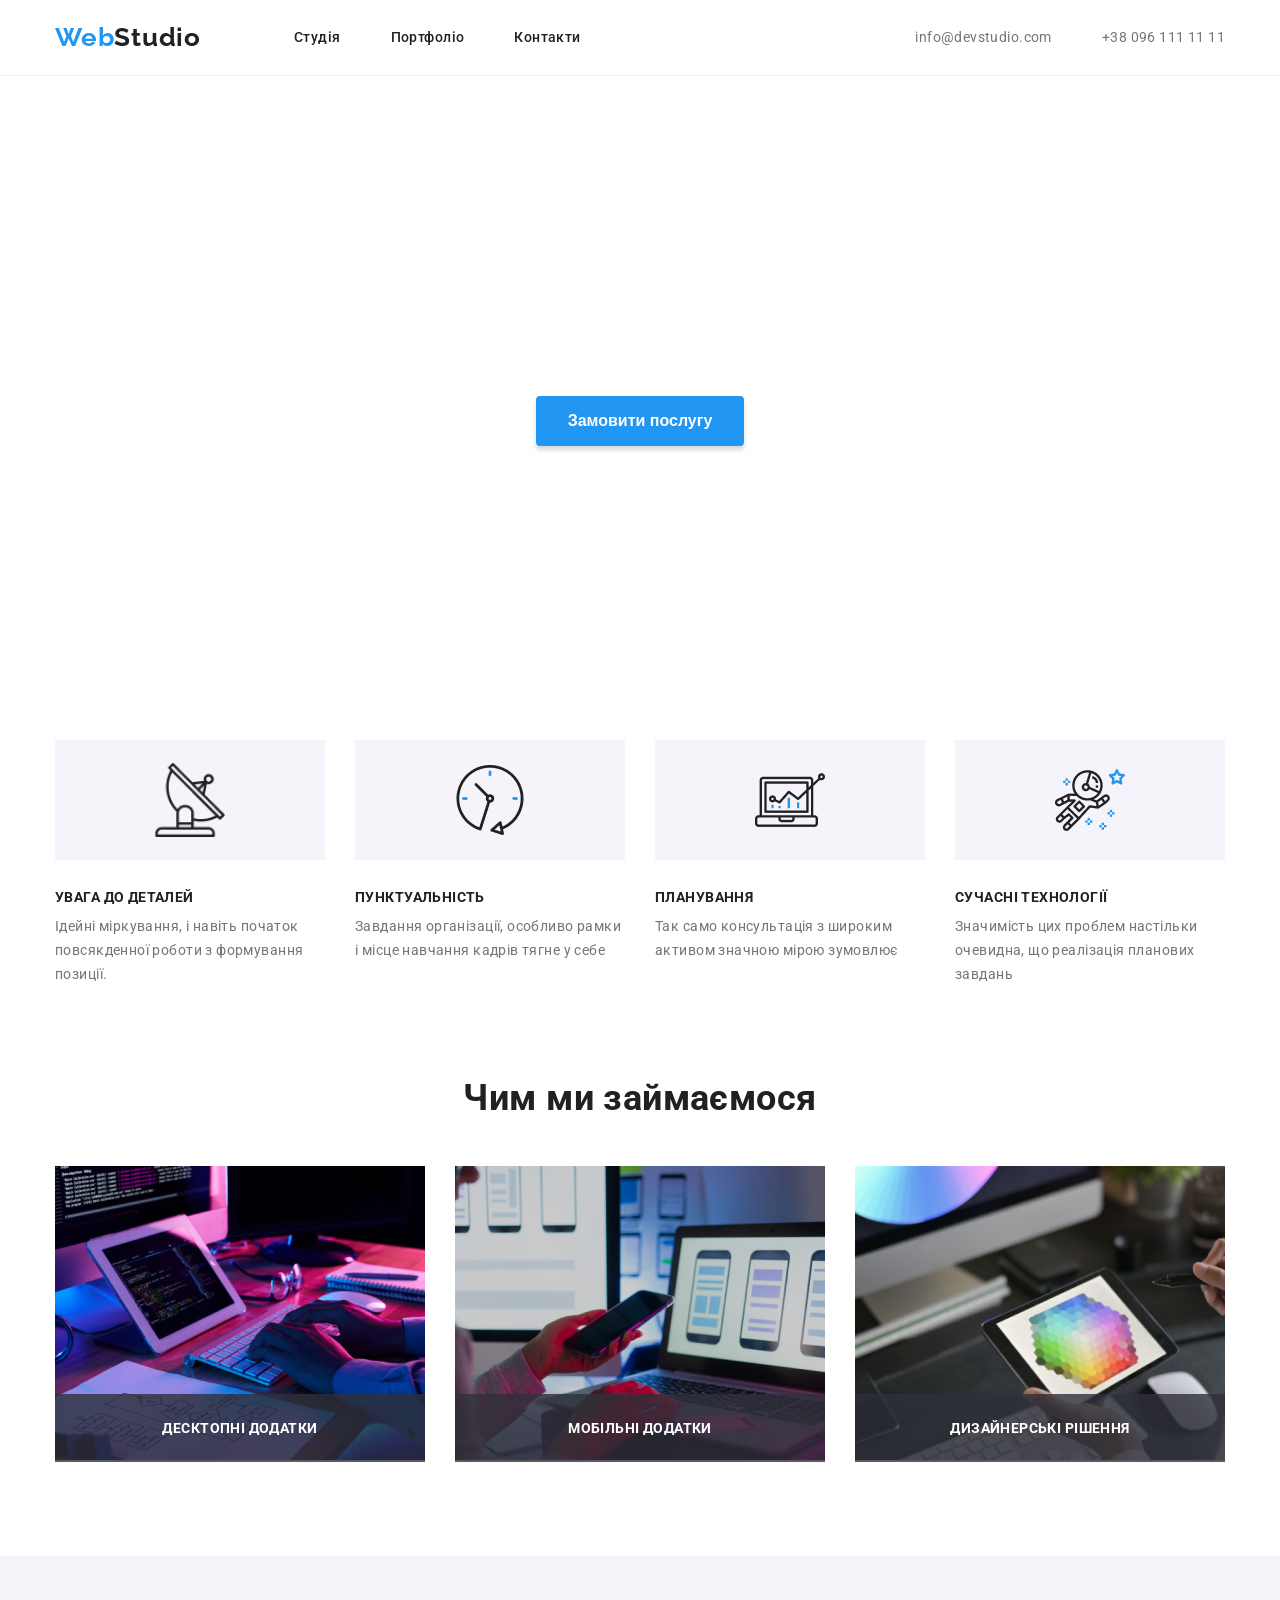
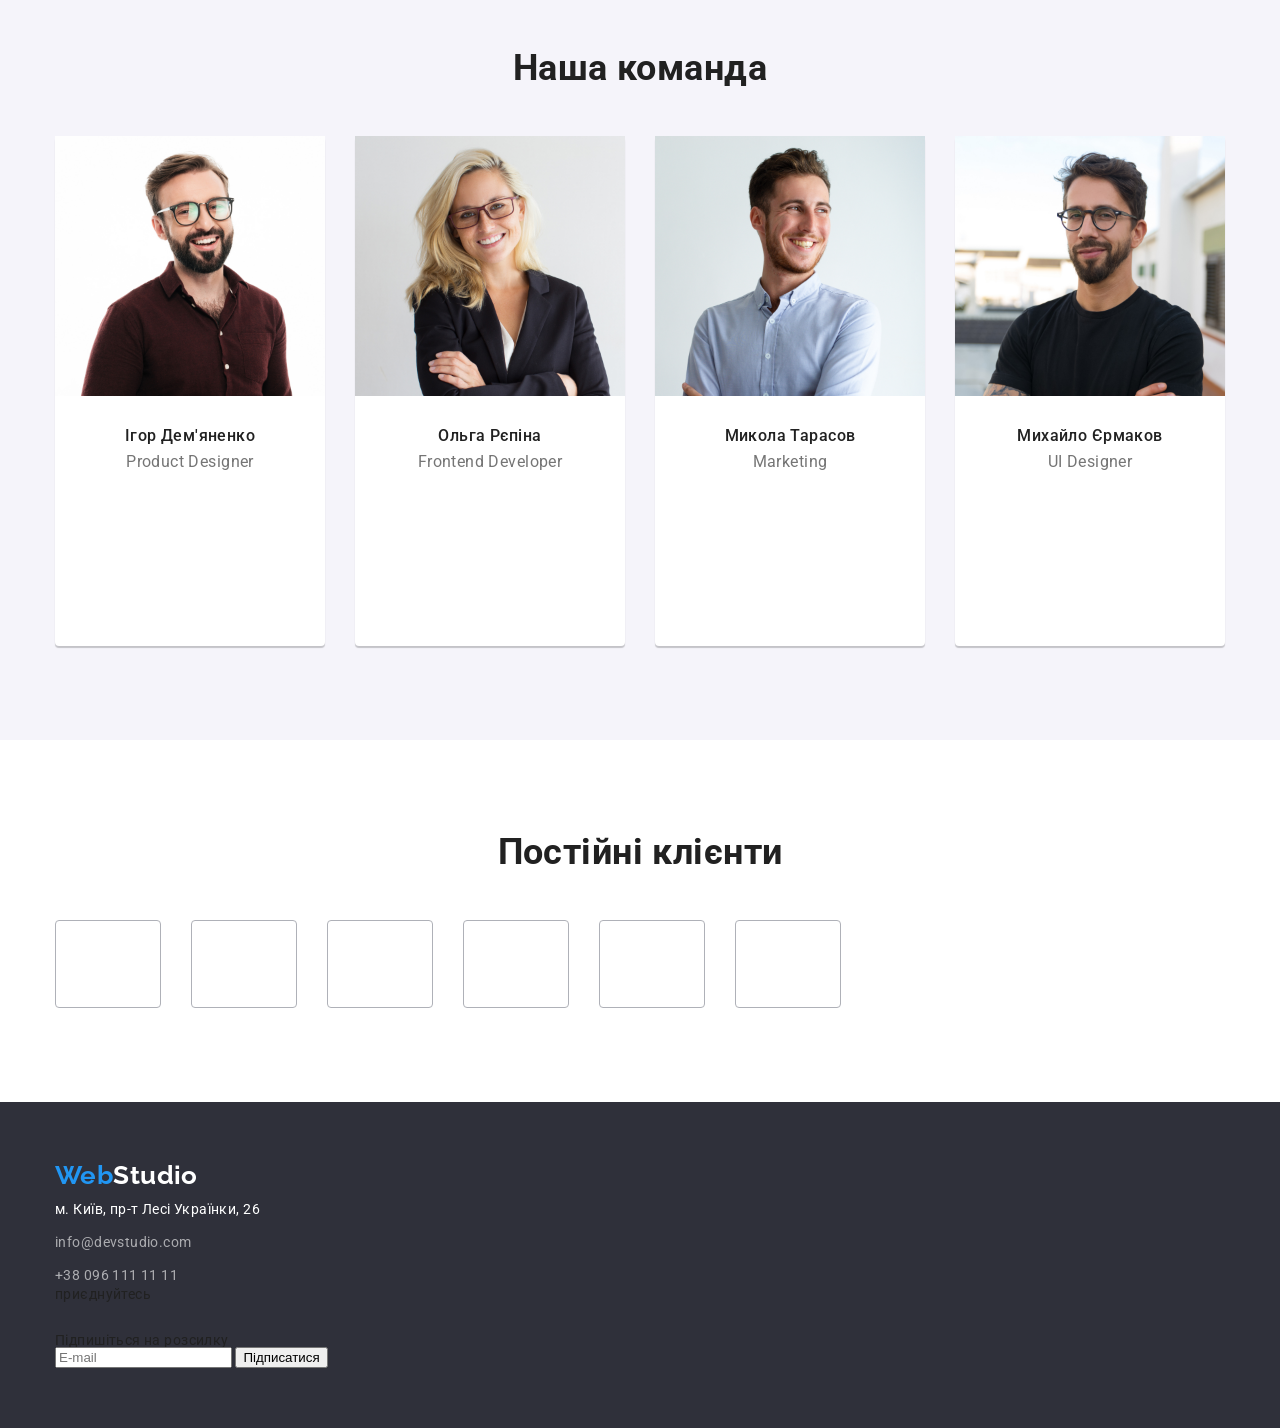
==== index.html @ a19b2cb2 "!" ====
<!DOCTYPE html>
<html lang="en">

<head>
  <meta charset="UTF-8" />
  <meta name="viewport" content="width=device-width, initial-scale=1.0" />
  <title>WebStudio</title>
  <link href="./css/main.css" rel="stylesheet" />
  <link href="https://fonts.googleapis.com/css2?family=Roboto:ital,wght@0,100..900;1,100..900&display=swap"
    rel="stylesheet" />
  <link href="https://fonts.googleapis.com/css2?family=Raleway:ital,wght@0,100..900;1,100..900&display=swap"
    rel="stylesheet" />
</head>

<body>
  <header class="header">
    <div class="container header-container">
      <a href="index.html" class="header__logo">Web<span class="header-span">Studio</span></a>
      <div class="header__wraper">
        <nav class="header__navigation">
          <ul class="header__list">
            <li class="header__item">
              <a href="index.html" class="header__link">Студія</a>
            </li>
            <li class="header__item">
              <a href="portfolio.html" class="header__link">Портфоліо</a>
            </li>
            <li class="header__item">
              <a href="" class="header__link">Контакти</a>
            </li>
          </ul>
        </nav>
        <ul class="header__info-list">
          <li class="header__info-item">
            <span class="icon-email"></span>
            <a href="mailto:@devstudio.com" class="header__info-link">info@devstudio.com</a>
          </li>
          <li class="header__info-item">
            <span class="icon__smartphone"></span>
            <a href="tel:+380961111111" class="header__info-link">+38 096 111 11 11</a>
          </li>
        </ul>
      </div>
    </div>
  </header>
  <main>
    <section class="hero">
      <div class="container hero-container">
        <h1 class="hero__title">
          Ефективні рішення для <br />
          вашого бізнесу
        </h1>
        <button type="button" class="hero__button btn-open" data-modal-open>Замовити послугу</button>
        <div class="backdrop is-hidden" data-modal>
          <div class="modal">
            <button type="button" data-modal-close>X</button>
            <h2 class="modal-title">Залиште свої дані, ми вам передзвонимо</h2>
            <form class="modal-form">
              <p class="hero-form-name">Ім'я</p>
              <input type="text">
              <p class="hero-form-number">Телефон</p>
              <input type="number">
              <p class="hero-form-email">Пошта</p>
              <input type="email">
              <p class="hero-form-coment">Коментар</p>
              <textarea name="commentar" id="commentar" placeholder="Введіть текст"></textarea>
            </form>
            <input type="checkbox" name="" id="">
            <p class="form-licence">Погоджуюся з розсилкою та приймаю <span class="hero-form-span">Умови договору</span>
            </p>
            <button type="submit" class="hero-button">Відправити</button>
          </div>
        </div>
      </div>
    </section>
    <!-- HERO SECTION END -->
    <!-- DETAILS SECTION START -->
    <section class="details">
      <div class="container details-container">
        <ul class="details__list">
          <li class="details__item">
            <article class="details__article">
              <h3 class="details__title">Увага до деталей</h3>
              <p class="details__description">
                Ідейні міркування, і навіть початок <br />
                повсякденної роботи з формування <br />
                позиції.
              </p>
            </article>
          </li>
          <li class="details__item">
            <article class="details__article">
              <h3 class="details__title">Пунктуальність</h3>
              <p class="details__description">
                Завдання організації, особливо рамки <br />
                і місце навчання кадрів тягне у себе
              </p>
            </article>
          </li>
          <li class="details__item">
            <article class="details__article">
              <h3 class="details__title">Планування</h3>
              <p class="details__description">
                Так само консультація з широким <br />
                активом значною мірою зумовлює
              </p>
            </article>
          </li>
          <li class="details__item">
            <article class="details__article">
              <h3 class="details__title">Сучасні технології</h3>
              <p class="details__description">
                Значимість цих проблем настільки <br />
                очевидна, що реалізація планових <br />
                завдань
              </p>
            </article>
          </li>
        </ul>
      </div>
    </section>
    <section class="doing">
      <div class="container doing-container">
        <h2 class="doing__title">Чим ми займаємося</h2>
        <ul class="doing__list">
          <li class="doing__item">
            <img class="doing__img" src="./images/mainpage/coding.png"
              alt="Person coding in the really nice room with purple background" width="300" height="300" />
            <p class="doing__desc">Десктопні додатки</p>
          </li>
          <li class="doing__item">
            <img class="doing__img" src="./images/mainpage/sms.png" alt="Person designing something or sending sms"
              width="300" height="300" />
            <p class="doing__desc">Мобільні додатки</p>
          </li>
          <li class="doing__item">
            <img class="doing__img" src="./images/mainpage/colour.png"
              alt="Person trying to pick the colour for the design" width="300" height="300" />
            <p class="doing__desc">Дизайнерські рішення</p>
          </li>
        </ul>
      </div>
    </section>
    <section class="team">
      <div class="container">
        <h2 class="team__title">Наша команда</h2>
        <ul class="team__list">
          <li class="team__item">
            <img class="team__img" src="./images/mainpage/product--designer.jpg" alt="Designer" />
            <h4 class="team__name">Ігор Дем'яненко</h4>
            <p class="team__role">Product Designer</p>
            <ul class="team__medial-list">
              <li class="team__medial-item"><a class="team__medial-link" href="#"><svg class="team__medial-icon"
                    width="20" height="20">
                    <use href="./images/mainpage/symbol-defs.svg#icon-instagram"></use>
                  </svg></a></li>
              <li class="team__medial-item"><a class="team__medial-link" href="#"><svg class="team__medial-icon"
                    width="20" height="20">
                    <use href="./images/mainpage/symbol-defs.svg#icon-twitter"></use>
                  </svg></a></li>
              <li class="team__medial-item"><a class="team__medial-link" href="#"><svg class="team__medial-icon"
                    width="20" height="20">
                    <use href="./images/mainpage/symbol-defs.svg#icon-facebook"></use>
                  </svg></a></li>
              <li class="team__medial-item"><a class="team__medial-link" href="#"><svg class="team__medial-icon"
                    width="20" height="20">
                    <use href="./images/mainpage/symbol-defs.svg#icon-linkedin"></use>
                  </svg></a></li>
              </svg>
          </li>
        </ul>
        </li>
        <li class="team__item">
          <img class="team__img" src="./images/mainpage/frontend-developer.jpg" alt="Frontend Dev" />
          <h4 class="team__name">Ольга Рєпіна</h4>
          <p class="team__role">Frontend Developer</p>
          <ul class="team__medial-list">
            <li class="team__medial-item"><svg class="team__medial-img" width="20" height="20">
                <use href="./images/mainpage/symbol-defs.svg#icon-instagram"></use>
              </svg></li>
            <li class="team__medial-item"><svg class="team__medial-img" width="20" height="20">
                <use href="./images/mainpage/symbol-defs.svg#icon-twitter"></use>
              </svg></li>
            <li class="team__medial-item"><svg class="team__medial-img" width="20" height="20">
                <use href="./images/mainpage/symbol-defs.svg#icon-facebook"></use>
              </svg></li>
            <li class="team__medial-item"><svg class="team__medial-img" width="20" height="20">
                <use href="./images/mainpage/symbol-defs.svg#icon-linkedin"></use>
              </svg></li>
            </svg>
        </li>
        </ul>
        </li>
        <li class="team__item">
          <img class="team__img" src="./images/mainpage/marketing.jpg" alt="User Interface Designer" />
          <h4 class="team__name">Микола Тарасов</h4>
          <p class="team__role">Marketing</p>
          <ul class="team__medial-list">
            <li class="team__medial-item"><svg class="team__medial-img" width="20" height="20">
                <use href="./images/mainpage/symbol-defs.svg#icon-instagram"></use>
              </svg></li>
            <li class="team__medial-item"><svg class="team__medial-img" width="20" height="20">
                <use href="./images/mainpage/symbol-defs.svg#icon-twitter"></use>
              </svg></li>
            <li class="team__medial-item"><svg class="team__medial-img" width="20" height="20">
                <use href="./images/mainpage/symbol-defs.svg#icon-facebook"></use>
              </svg></li>
            <li class="team__medial-item"><svg class="team__medial-img" width="20" height="20">
                <use href="./images/mainpage/symbol-defs.svg#icon-linkedin"></use>
              </svg></li>
            </svg>
        </li>
        </ul>
        </li>
        <li class="team__item">
          <img class="team__img" src="./images/mainpage/ui-designer.jpg" alt="Frontend Dev" />
          <h4 class="team__name">Михайло Єрмаков</h4>
          <p class="team__role">UI Designer</p>
          <ul class="team__medial__list">
            <li class="team__medial__item"><a class="team__medial" href="#"><svg class="team__medial-img" width="20"
                  height="20">
                  <use href="./images/mainpage/symbol-defs.svg#icon-instagram"></use>
                </svg></a></li>
            <li class="team__medial-item"><a class="team__medial" href="#"><svg class="team__medial-img" width="20"
                  height="20">
                  <use href="./images/mainpage/symbol-defs.svg#icon-twitter"></use>
                </svg></a></li>
            <li class="team__medial-item"><a class="team__medial" href="#"><svg class="team__medial-img" width="20"
                  height="20">
                  <use href="./images/mainpage/symbol-defs.svg#icon-facebook"></use>
                </svg></a></li>
            <li class="team__medial-item"><a class="team__medial" href="#"><svg class="team__medial-img" width="20"
                  height="20">
                  <use href="./images/mainpage/symbol-defs.svg#icon-linkedin"></use>
                </svg></a></li>
            </svg>
        </li>
        </ul>
        </ul>
      </div>
    </section>
    <!-- TEAM SECTION END -->
    <!-- CLIENT SECTION START -->
    <section class="client">
      <div class="container">
        <h2 class="client__title">Постійні клієнти</h2>
        <ul class="client__list">
          <li class="client__item"><a href="#"><svg width="41" height="46" class="client__icon">
                <use href="./images/mainpage/symbol-client.svg#icon-yaco"></use>
              </svg></a></li>
          <li class="client__item"><a href="#"><svg width="40" height="52" class="client__icon">
                <use href="./images/mainpage/symbol-client.svg#icon-tagline"></use>
              </svg></a></li>
          <li class="client__item"><a href="#"><svg width="43" height="41" class="client__icon">
                <use href="./images/mainpage/symbol-client.svg#icon-company"></use>
              </svg></a></li>
          <li class="client__item"><a href="#"><svg width="84" height="40" class="client__icon">
                <use href="./images/mainpage/symbol-client.svg#icon-peters"></use>
              </svg></a></li>
          <li class="client__item"><a href="#"><svg width="62" height="45" class="client__icon">
                <use href="./images/mainpage/symbol-client.svg#icon-brand"></use>
              </svg></a></li>
          <li class="client__item"><a href="#"><svg width="93" height="43" class="client__icon">
                <use href="./images/mainpage/symbol-client.svg#icon-cube"></use>
              </svg></a>
          </li>
        </ul>
      </div>
    </section>
  </main>
  <!-- MAIN SECTIONS END -->
  <!-- FOOTER START -->
  <footer class="footer">
    <div class="container footer-container">
      <a href="index.html" class="footer__logo">Web<span class="footer__logo-span">Studio</span></a>
      <address class="footer__address">
        <ul class="footer__list">
          <li class="footer__item">м. Київ, пр-т Лесі Українки, 26</li>
          <li class="footer__item">
            <a href="mailto:@devstudio.com" class="footer__link">info@devstudio.com</a>
          </li>
          <li class="footer__item">
            <a href="tel:+380961111111" class="footer__link">+38 096 111 11 11</a>
          </li>
        </ul>
      </address>
      <ul class="footer__contacts">
        <h2 class="team__medial__title">приєднуйтесь</h2>
        <li class="team__medial-item"><svg class="team__medial-img" width="20" height="20">
            <use href="./images/mainpage/symbol-defs.svg#icon-instagram"></use>
          </svg></li>
        <li class="team__medial__item"><svg class="team__medial__img" width="20" height="20">
            <use href="./images/mainpage/symbol-defs.svg#icon-twitter"></use>
          </svg></li>
        <li class="team__medial__item"><svg class="team__medial__img" width="20" height="20">
            <use href="./images/mainpage/symbol-defs.svg#icon-facebook"></use>
          </svg></li>
        <li class="team__medial__item"><svg class="team__medial__img" width="20" height="20">
            <use href="./images/mainpage/symbol-defs.svg#icon-linkedin"></use>
          </svg></li>
        </svg></li>
      </ul>
      <form class="footer__form">
        <h2 class="form__title">Підпишіться на розсилку</h2>
        <input class="form__input" type="email" placeholder="E-mail">
        <button class="form__button" type="button">Підписатися</button>
      </form>
    </div>
  </footer>
  <!-- FOOTER END -->
  <!-- JS SCRIPT CONTEDS -->
  <!-- MODAL JS -->
  <script src="./js/modal.js"></script>
</body>

</html>
---- css/main.css ----
/*RESET-NORMALIZE BY MAKAR*/
html, body, div, span, applet, object, iframe,
h1, h2, h3, h4, h5, h6, p, blockquote, pre,
a, abbr, acronym, address, big, cite, code,
del, dfn, em, img, ins, kbd, q, s, samp,
small, strike, strong, sub, sup, tt, var,
b, u, i, center,
dl, dt, dd, ol, ul, li,
fieldset, form, label, legend,
table, caption, tbody, tfoot, thead, tr, th, td,
article, aside, canvas, details, embed,
figure, figcaption, footer, header, hgroup,
menu, nav, output, ruby, section, summary,
time, mark, audio, video {
  margin: 0;
  padding: 0;
  border: 0;
  font-size: 100%;
  font: inherit;
  vertical-align: baseline;
}

/* HTML5 display-role reset for older browsers */
article, aside, details, figcaption, figure,
footer, header, hgroup, menu, nav, section {
  display: block;
}

* {
  box-sizing: border-box;
}

.container {
  margin: 0 auto;
}

body {
  line-height: 1;
}

ol, ul {
  list-style: none;
}

a {
  text-decoration: none;
}

blockquote, q {
  quotes: none;
}

blockquote:before, blockquote:after,
q:before, q:after {
  content: "";
  content: none;
}

table {
  border-collapse: collapse;
  border-spacing: 0;
}

:root {
  --color-brand: rgba(33, 150, 243, 1);
  --accent-color: rgba(0, 0, 0, 1);
  --secondary-color: rgba(117, 117, 117, 1);
  --titles-color: rgba(33, 33, 33, 1);
  --header-background: rgba(236, 236, 236, 1);
  --footer-bg: rgba(47, 48, 58, 1);
  --hero-bg: rgba(47, 48, 58, 0.4);
  --doing-desc: rgba(47, 48, 58, 0.8);
  --team-background: rgba(245, 244, 250, 1);
  --footer-text: rgba(255, 255, 255, 0.6);
  --about-us: rgba(255, 255, 255, 1);
  --item-border: rgba(238, 238, 238, 1);
  --article-before: rgba(245, 244, 250, 1);
  --team-shadow: rgba(0, 0, 0, 0.2);
  --modal-fon: rgba(0, 0, 0, 0.2);
  --modal-bg: rgba(255, 255, 255, 1);
  --client-item-border: rgba(175, 177, 184, 1);
  --button-shadow: rgba(0, 0, 0, 0.15);
}

:root {
  --main-font: "Roboto", sans-serif;
  --secondary-font: "Raleway", sans-serif;
}

body {
  background-color: var(--about-us);
  font-family: var(--main-font);
  font-size: 14px;
  letter-spacing: 0.03em;
  color: rgb(33, 33, 33);
}

.container {
  width: 1170px;
  margin: 0 auto;
}

.header {
  background-color: rgb(255, 255, 255);
  border-bottom: 1px solid;
  border-bottom-color: rgb(238, 238, 238);
  padding-top: 24px;
  padding-bottom: 25px;
}

.header-container {
  display: flex;
  align-items: center;
}

.header__logo {
  font-size: 26px;
  font-weight: 700;
  font-family: "Raleway", sans-serif;
  color: rgb(33, 150, 243);
  padding-right: 93px;
  letter-spacing: 0.03em;
}

.header-span {
  color: rgb(33, 33, 33);
}

.header__list {
  display: flex;
  gap: 50px;
}

.header__wraper {
  display: flex;
  justify-content: space-between;
  width: 100%;
}

.header__link:hover {
  color: rgb(33, 150, 243);
  transition: all 0.25s;
}

.header__link {
  font-weight: 500;
  transition: all 0.25s;
  color: rgb(33, 33, 33);
  position: relative;
  display: block;
  font-weight: 500;
}

.header__link::after {
  content: "";
  position: absolute;
  bottom: 0;
  left: 0;
  display: inline-block;
  width: 100%;
  height: 5px;
  background-color: rgb(33, 150, 243);
  opacity: 0;
  transform: scaleX(0);
  transform-origin: bottom;
  transition: transform 0.5s ease, opacity 0.5s ease;
}

.header__link:hover::after {
  opacity: 1;
  transform: scaleX(1);
}

.header__info-list {
  padding-left: 0;
  display: flex;
  gap: 50px;
}

.header__info-link:hover {
  color: rgb(33, 150, 243);
  transition: all 0.25s;
}

.header__span:hover {
  fill: rgb(33, 150, 243);
}

.header__info-link {
  color: rgb(117, 117, 117);
  transition: all 0.25s;
}

.hero {
  background: linear-gradient(to right, #2F303A66), url("../images/mainpage/hero-bg.png");
  padding-top: 200px;
  padding-bottom: 200px;
  /* Hero Modal */
}

.hero-container {
  display: flex;
  flex-direction: column;
  text-align: center;
}

.hero__title {
  font-size: 44px;
  font-weight: 900;
  color: rgb(255, 255, 255);
  line-height: 60px;
  text-transform: uppercase;
  letter-spacing: 0.06em;
}

.hero__button {
  padding: 10px 32px;
  background-color: rgb(33, 150, 243);
  color: rgb(255, 255, 255);
  margin: 0 auto;
  border-width: 0;
  border-radius: 4px;
  font-weight: 700;
  font-size: 16px;
  line-height: 30px;
  box-shadow: 0px 4px 4px 0px rgba(0, 0, 0, 0.15);
}

.hero .backdrop {
  position: fixed;
  top: 0;
  left: 0;
  width: 100%;
  height: 100%;
  background-color: rgba(0, 0, 0, 0.2);
  opacity: 1;
}

.hero .backdrop.is-hidden {
  opacity: 0;
  pointer-events: none;
}

.hero .no-scroll {
  overflow: hidden;
}

.hero .modal {
  position: absolute;
  top: 50%;
  left: 50%;
  width: 528px;
  height: 581px;
  padding: 20px;
  background-color: rgb(255, 255, 255);
  border-radius: 4px;
  transform: translate(-50%, -50%);
}

.hero .modal-title {
  font-weight: 700;
  font-size: 20px;
  padding-bottom: 12px;
}

.hero .modal-form {
  gap: 10px;
  padding-bottom: 20px;
}

.details {
  padding-top: 94px;
}

.details__item::before {
  content: "";
  display: block;
  background-color: var(--article-before);
  background-size: 70px;
  background-position: center;
  background-repeat: no-repeat;
  width: 270px;
  height: 120px;
}

.details__item:nth-child(1)::before {
  background-image: url(../images/mainpage/antena.png);
}

.details__item:nth-child(2)::before {
  background-image: url(../images/mainpage/clock.png);
}

.details__item:nth-child(3)::before {
  background-image: url(../images/mainpage/diagram.png);
}

.details__item:nth-child(4)::before {
  background-image: url(../images/mainpage/astronaut.png);
}

.details__img {
  padding-bottom: 56px;
}

.details__container {
  align-items: baseline;
  display: flex;
}

.details__list {
  display: flex;
  gap: 30px;
  justify-content: space-between;
}

.details__article {
  padding-top: 30px;
}

.details__item {
  width: 270px;
}

.details__title {
  font-weight: 700;
  color: var(--titles-color);
  text-transform: uppercase;
  margin-top: 0;
  margin-bottom: 0;
  padding-bottom: 10px;
}

.details__description {
  font-weight: 400;
  color: var(--secondary-color);
  line-height: 24px;
  margin-top: 0;
  margin-bottom: 0;
}

.doing {
  padding-top: 94px;
  background-color: var(--about-us);
  padding-bottom: 94px;
}

.doing__title {
  text-align: center;
  padding-bottom: 50px;
  font-size: 36px;
  font-weight: 700;
}

.doing__list {
  display: flex;
  gap: 30px;
  justify-content: space-between;
  position: relative;
}

.doing__img {
  width: 370px;
  height: 294px;
}

.doing__desc {
  text-align: center;
  text-wrap: nowrap;
  padding-block: 27px;
  background-color: var(--doing-desc);
  color: var(--about-us);
  font-weight: 700;
  text-transform: uppercase;
  position: absolute;
  bottom: 0;
  width: 370px;
}

.team {
  background-color: var(--team-background);
  padding-top: 94px;
  padding-bottom: 94px;
}

.team-container {
  flex-wrap: wrap;
  display: flex;
}

.team__title {
  font-size: 36px;
  font-weight: 700;
  color: var(--titles-color);
  text-align: center;
  padding-bottom: 50px;
}

.team__list {
  display: flex;
  gap: 30px;
  justify-content: space-between;
}

.team__item {
  text-align: center;
  border-radius: 4px;
  box-shadow: 0px 2px 1px 0px var(--team-shadow);
  background: rgb(255, 255, 255);
}

.team__img {
  width: 270px;
  height: 260px;
}

.team__name {
  font-weight: 500;
  color: var(--titles-color);
  padding-top: 30px;
  padding-bottom: 10px;
  font-size: 16px;
}

.team__role {
  color: var(--secondary-color);
  padding-bottom: 16px;
  font-size: 16px;
}

.team__medial-list {
  display: flex;
  justify-content: center;
  gap: 10px;
  padding-bottom: 30px;
}

.team__medial-item {
  padding: 12px;
  border-radius: 100%;
}

.team__medial-item:hover {
  background-color: var(--color-brand);
  color: var(--about-us);
}

.team__medial-link {
  fill: rgb(175, 177, 184);
}

.team__medial-link:hover .team__medial-icon {
  fill: white;
}

.client {
  padding-top: 94px;
  padding-bottom: 94px;
}

.client__title {
  font-weight: 700;
  font-size: 36px;
  text-align: center;
  padding-bottom: 50px;
}

.client__list {
  display: flex;
  gap: 30px;
}

.client__item {
  padding: 16px 32px;
  border: 1px solid var(--client-item-border);
  border-radius: 4px;
  width: 106px;
}

.client__icon {
  padding: 7px 32px;
  fill: rgb(117, 117, 117);
}

.client__icon:hover {
  fill: rgb(33, 150, 243);
}

.category {
  padding-top: 94px;
}

.category__list {
  display: flex;
  justify-content: center;
  text-transform: capitalize;
  gap: 8px;
}

.category__button {
  font-size: 16px;
  font-weight: 500;
  color: var(--titles-color);
  line-height: 26px;
  background-color: var(--team-background);
  border-width: 0;
  border-radius: 4px;
  padding-block: 6px;
  transition: all 0.25s;
  cursor: pointer;
  letter-spacing: 0.03em;
}

.category__button:hover {
  color: var(--about-us);
  background-color: var(--color-brand);
  transition: all 0.25s;
  box-shadow: 0px 2px 2px 0px rgba(0, 0, 0, 0.12);
}

.category__button {
  text-align: center;
  padding-right: 22px;
  padding-left: 22px;
  font-family: var(--main-font);
  font-weight: 500;
  font-size: 16px;
  line-height: 26px;
}

.portfolio {
  padding-top: 50px;
  padding-bottom: 94px;
}

.portfolio-container {
  display: flex;
}

.portfolio__list {
  display: flex;
  flex-wrap: wrap;
  justify-content: space-between;
  padding: 0;
}

.portfolio__item {
  flex-basis: 370px;
  height: 404px;
  margin-bottom: 30px;
  background-color: rgb(255, 255, 255);
  border-width: 1px;
  border-color: rgb(238, 238, 238);
  border-style: solid;
  flex-direction: column;
  text-align: start;
  text-transform: capitalize;
  transition: all 0.25s;
}

.portfolio__item:hover {
  box-shadow: 1px 4px 6px 0px rgba(0, 0, 0, 0.16);
  transition: all 0.25s;
}

.portfolio__item:nth-child(n+7) {
  padding-bottom: 94px;
}

.portfolio__title {
  font-size: 18px;
  font-weight: 700;
  color: rgb(33, 33, 33);
  line-height: 36px;
  padding-top: 20px;
  padding-left: 24px;
}

.portfolio__subtitle {
  color: rgb(117, 117, 117);
  line-height: 30px;
  padding-top: 4px;
  padding-left: 24px;
}

.portfolio__image {
  width: 370px;
  height: 294px;
  overflow: hidden;
}

.portfolio__overlay {
  position: absolute;
  left: 0;
  top: 0;
  height: auto;
  width: auto;
  padding: 15px;
  transform: translateX(-100%);
  transition: transform 250ms ease;
}

.portfolio__image:hover .portfolio-overlay {
  transform: translateX(0);
  transition: transform 250ms ease;
}

.footer {
  background-color: var(--footer-bg);
  padding-top: 60px;
  padding-bottom: 60px;
}

.footer__container {
  /*flex-direction: column;*/
  display: flex;
}

.footer__logo {
  font-size: 26px;
  font-weight: 700;
  color: var(--color-brand);
  font-family: var(--secondary-font);
  padding-bottom: 20px;
}

.footer__logo-span {
  font-size: 26px;
  font-weight: 700;
  color: var(--about-us);
  font-family: var(--secondary-font);
}

.footer__address {
  display: flex;
  flex-direction: column;
  gap: 9px;
}

.footer__list {
  display: flex;
  flex-direction: column;
  padding-left: 0;
  font-style: normal;
}

.footer__item {
  color: var(--about-us);
  line-height: 24px;
  padding-top: 9px;
}

.footer__link {
  color: var(--footer-text);
  line-height: 24px;
}

.footer__contacts {
  display: flex;
}

.footer__medial__title {
  font-weight: 700;
  font-size: 14px;
  line-height: 100%;
  letter-spacing: 0.03em;
  text-transform: uppercase;
}

/* if you reade his text, its work*/
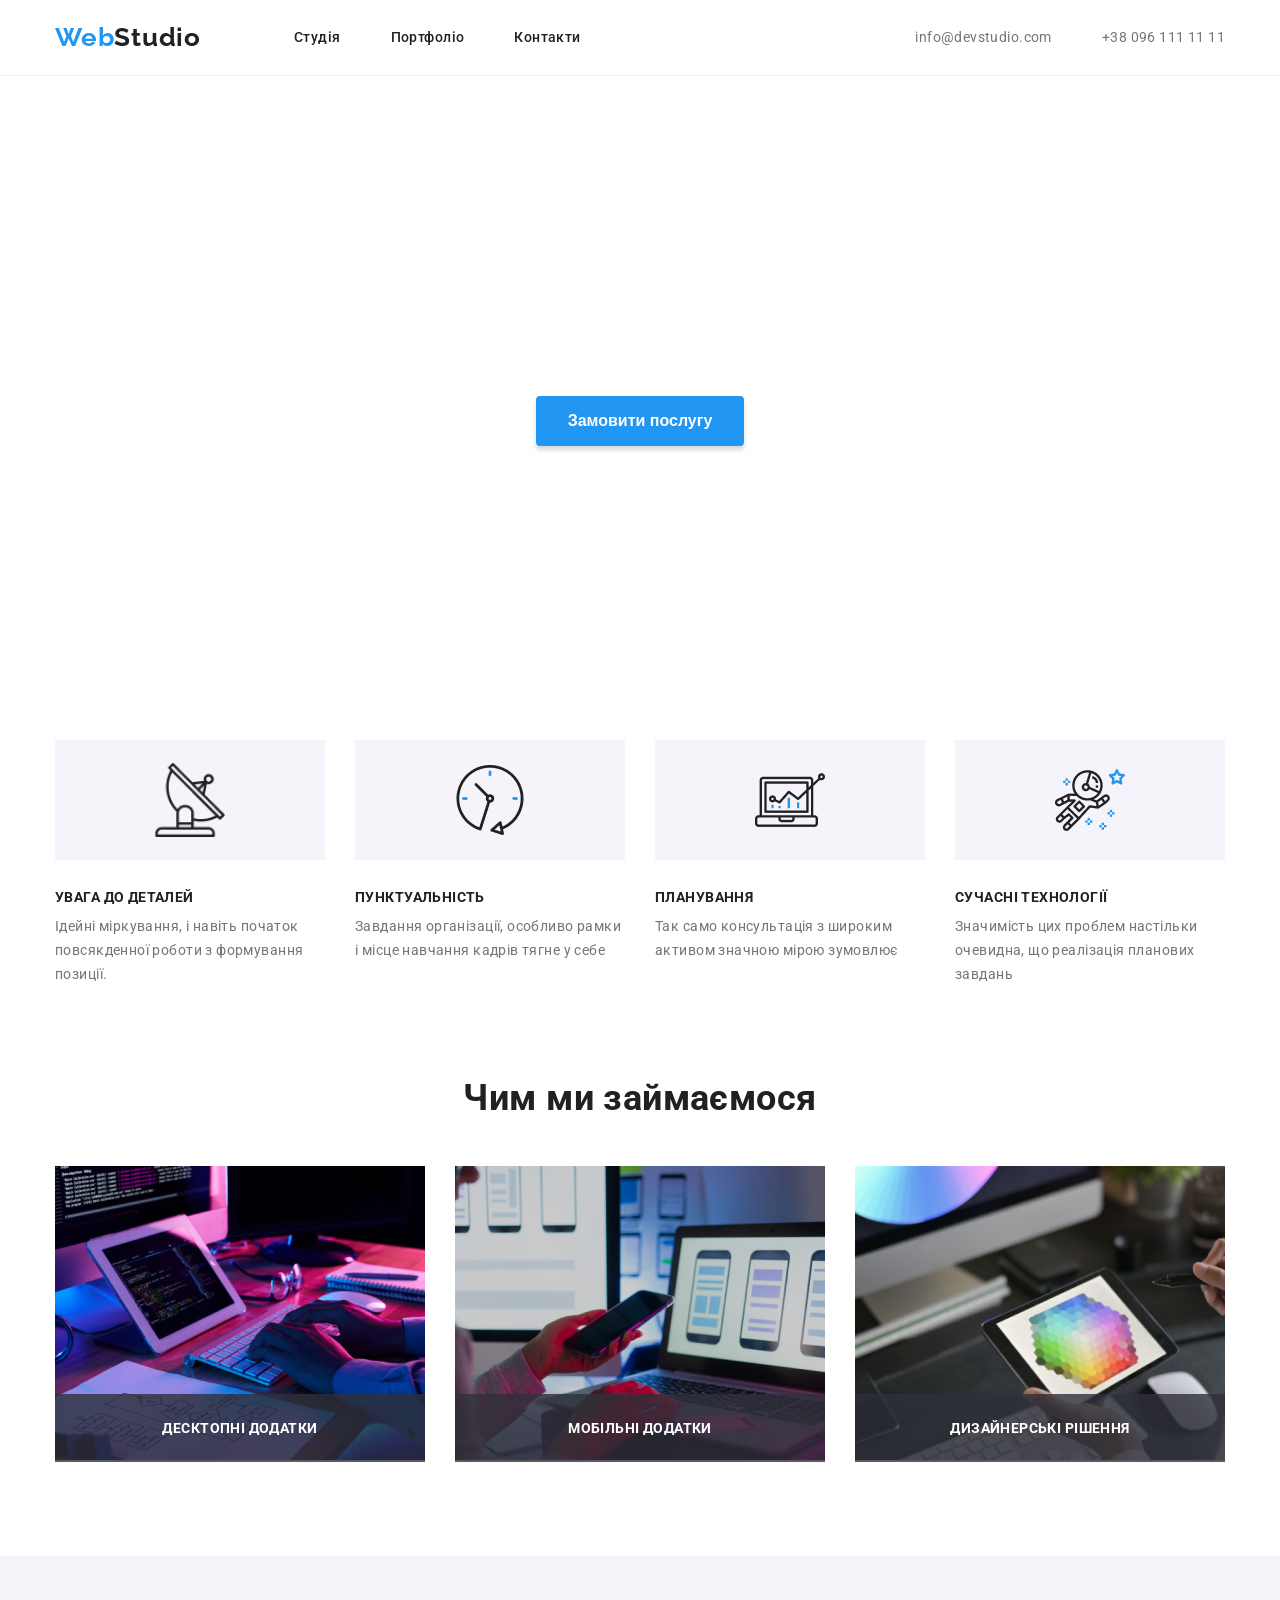
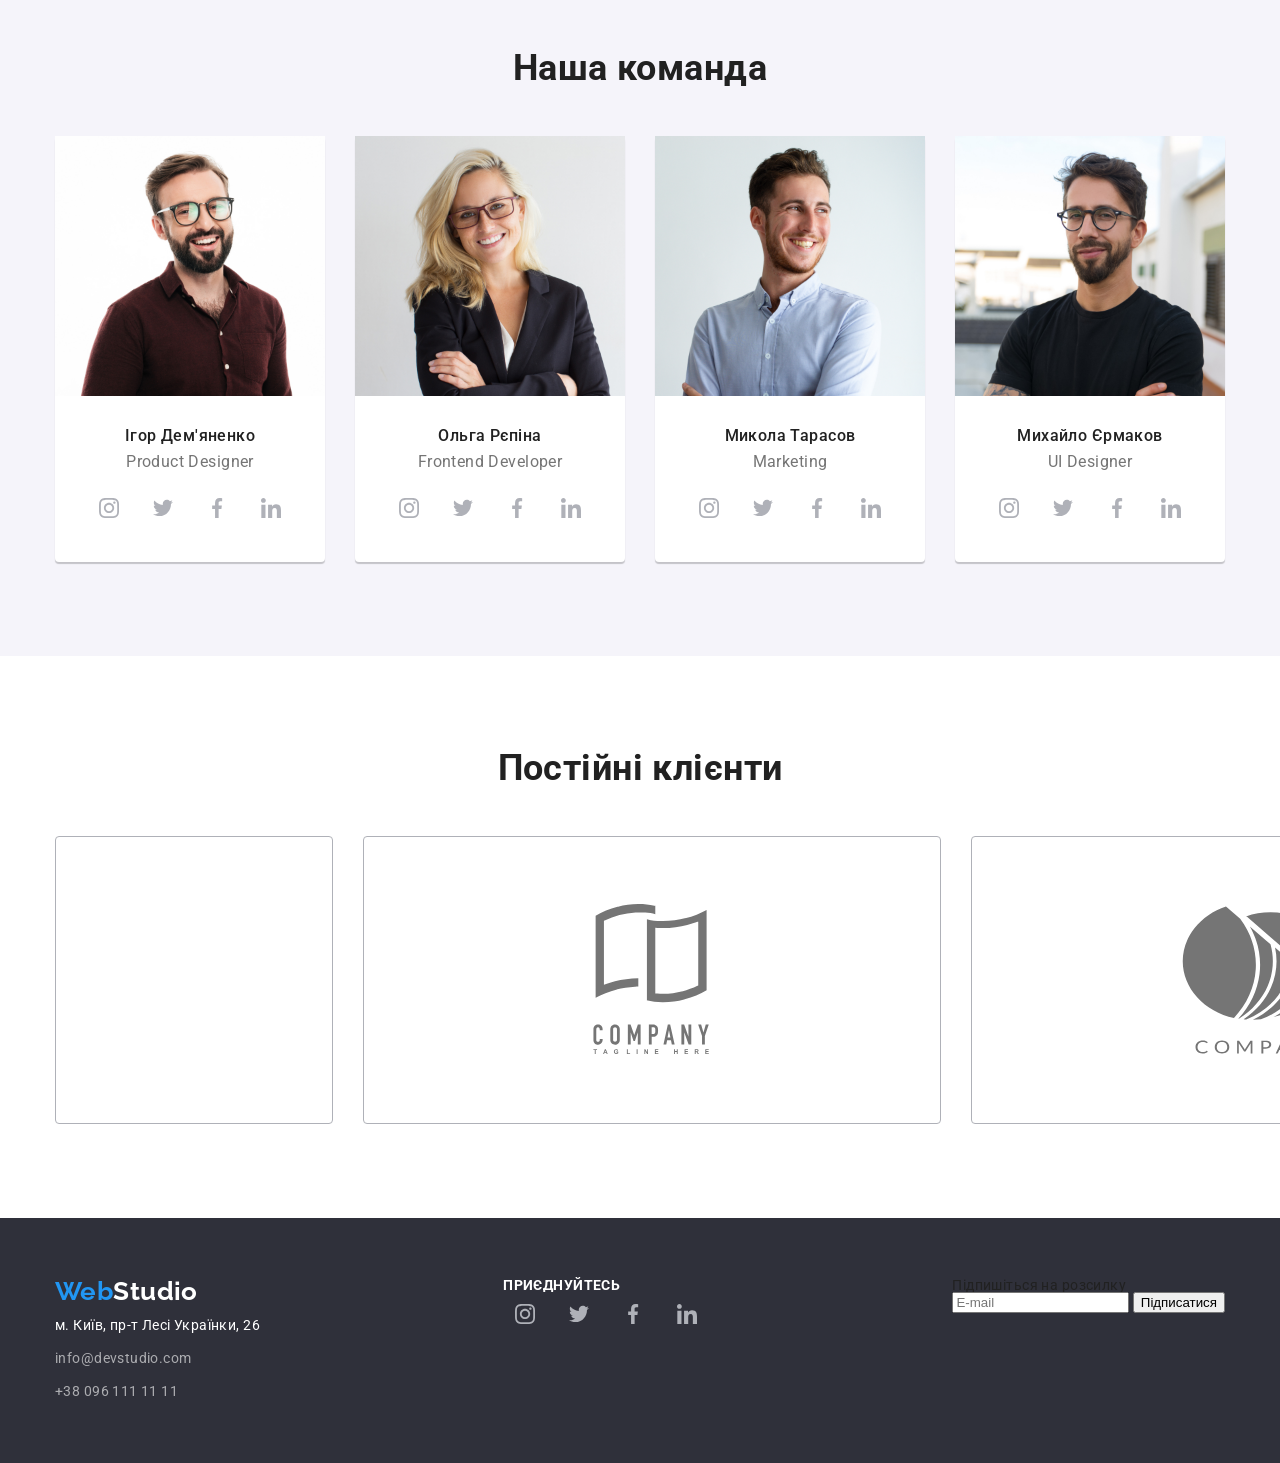
==== commit 129d2ed4: "bug fix" ====
--- a/index.html
+++ b/index.html
@@ -152,19 +152,19 @@
             <ul class="team__medial-list">
               <li class="team__medial-item"><a class="team__medial-link" href="#"><svg class="team__medial-icon"
                     width="20" height="20">
-                    <use href="./images/mainpage/symbol-defs.svg#icon-instagram"></use>
+                    <use href="./images/symbol-defs.svg#icon-instagram"></use>
                   </svg></a></li>
               <li class="team__medial-item"><a class="team__medial-link" href="#"><svg class="team__medial-icon"
                     width="20" height="20">
-                    <use href="./images/mainpage/symbol-defs.svg#icon-twitter"></use>
+                    <use href="./images/symbol-defs.svg#icon-twitter"></use>
                   </svg></a></li>
               <li class="team__medial-item"><a class="team__medial-link" href="#"><svg class="team__medial-icon"
                     width="20" height="20">
-                    <use href="./images/mainpage/symbol-defs.svg#icon-facebook"></use>
+                    <use href="./images/symbol-defs.svg#icon-facebook"></use>
                   </svg></a></li>
               <li class="team__medial-item"><a class="team__medial-link" href="#"><svg class="team__medial-icon"
                     width="20" height="20">
-                    <use href="./images/mainpage/symbol-defs.svg#icon-linkedin"></use>
+                    <use href="./images/symbol-defs.svg#icon-linkedin"></use>
                   </svg></a></li>
               </svg>
           </li>
@@ -175,18 +175,22 @@
           <h4 class="team__name">Ольга Рєпіна</h4>
           <p class="team__role">Frontend Developer</p>
           <ul class="team__medial-list">
-            <li class="team__medial-item"><svg class="team__medial-img" width="20" height="20">
-                <use href="./images/mainpage/symbol-defs.svg#icon-instagram"></use>
-              </svg></li>
-            <li class="team__medial-item"><svg class="team__medial-img" width="20" height="20">
-                <use href="./images/mainpage/symbol-defs.svg#icon-twitter"></use>
-              </svg></li>
-            <li class="team__medial-item"><svg class="team__medial-img" width="20" height="20">
-                <use href="./images/mainpage/symbol-defs.svg#icon-facebook"></use>
-              </svg></li>
-            <li class="team__medial-item"><svg class="team__medial-img" width="20" height="20">
-                <use href="./images/mainpage/symbol-defs.svg#icon-linkedin"></use>
-              </svg></li>
+            <li class="team__medial-item"><a class="team__medial-link" href="#"><svg class="team__medial-icon"
+                  width="20" height="20">
+                  <use href="./images/symbol-defs.svg#icon-instagram"></use>
+                </svg></a></li>
+            <li class="team__medial-item"><a class="team__medial-link" href="#"><svg class="team__medial-icon"
+                  width="20" height="20">
+                  <use href="./images/symbol-defs.svg#icon-twitter"></use>
+                </svg></a></li>
+            <li class="team__medial-item"><a class="team__medial-link" href="#"><svg class="team__medial-icon"
+                  width="20" height="20">
+                  <use href="./images/symbol-defs.svg#icon-facebook"></use>
+                </svg></a></li>
+            <li class="team__medial-item"><a class="team__medial-link" href="#"><svg class="team__medial-icon"
+                  width="20" height="20">
+                  <use href="./images/symbol-defs.svg#icon-linkedin"></use>
+                </svg></a></li>
             </svg>
         </li>
         </ul>
@@ -196,18 +200,22 @@
           <h4 class="team__name">Микола Тарасов</h4>
           <p class="team__role">Marketing</p>
           <ul class="team__medial-list">
-            <li class="team__medial-item"><svg class="team__medial-img" width="20" height="20">
-                <use href="./images/mainpage/symbol-defs.svg#icon-instagram"></use>
-              </svg></li>
-            <li class="team__medial-item"><svg class="team__medial-img" width="20" height="20">
-                <use href="./images/mainpage/symbol-defs.svg#icon-twitter"></use>
-              </svg></li>
-            <li class="team__medial-item"><svg class="team__medial-img" width="20" height="20">
-                <use href="./images/mainpage/symbol-defs.svg#icon-facebook"></use>
-              </svg></li>
-            <li class="team__medial-item"><svg class="team__medial-img" width="20" height="20">
-                <use href="./images/mainpage/symbol-defs.svg#icon-linkedin"></use>
-              </svg></li>
+            <li class="team__medial-item"><a class="team__medial-link" href="#"><svg class="team__medial-icon"
+                  width="20" height="20">
+                  <use href="./images/symbol-defs.svg#icon-instagram"></use>
+                </svg></a></li>
+            <li class="team__medial-item"><a class="team__medial-link" href="#"><svg class="team__medial-icon"
+                  width="20" height="20">
+                  <use href="./images/symbol-defs.svg#icon-twitter"></use>
+                </svg></a></li>
+            <li class="team__medial-item"><a class="team__medial-link" href="#"><svg class="team__medial-icon"
+                  width="20" height="20">
+                  <use href="./images/symbol-defs.svg#icon-facebook"></use>
+                </svg></a></li>
+            <li class="team__medial-item"><a class="team__medial-link" href="#"><svg class="team__medial-icon"
+                  width="20" height="20">
+                  <use href="./images/symbol-defs.svg#icon-linkedin"></use>
+                </svg></a></li>
             </svg>
         </li>
         </ul>
@@ -216,22 +224,22 @@
           <img class="team__img" src="./images/mainpage/ui-designer.jpg" alt="Frontend Dev" />
           <h4 class="team__name">Михайло Єрмаков</h4>
           <p class="team__role">UI Designer</p>
-          <ul class="team__medial__list">
-            <li class="team__medial__item"><a class="team__medial" href="#"><svg class="team__medial-img" width="20"
-                  height="20">
-                  <use href="./images/mainpage/symbol-defs.svg#icon-instagram"></use>
-                </svg></a></li>
-            <li class="team__medial-item"><a class="team__medial" href="#"><svg class="team__medial-img" width="20"
-                  height="20">
-                  <use href="./images/mainpage/symbol-defs.svg#icon-twitter"></use>
-                </svg></a></li>
-            <li class="team__medial-item"><a class="team__medial" href="#"><svg class="team__medial-img" width="20"
-                  height="20">
-                  <use href="./images/mainpage/symbol-defs.svg#icon-facebook"></use>
-                </svg></a></li>
-            <li class="team__medial-item"><a class="team__medial" href="#"><svg class="team__medial-img" width="20"
-                  height="20">
-                  <use href="./images/mainpage/symbol-defs.svg#icon-linkedin"></use>
+          <ul class="team__medial-list">
+            <li class="team__medial-item"><a class="team__medial-link" href="#"><svg class="team__medial-icon"
+                  width="20" height="20">
+                  <use href="./images/symbol-defs.svg#icon-instagram"></use>
+                </svg></a></li>
+            <li class="team__medial-item"><a class="team__medial-link" href="#"><svg class="team__medial-icon"
+                  width="20" height="20">
+                  <use href="./images/symbol-defs.svg#icon-twitter"></use>
+                </svg></a></li>
+            <li class="team__medial-item"><a class="team__medial-link" href="#"><svg class="team__medial-icon"
+                  width="20" height="20">
+                  <use href="./images/symbol-defs.svg#icon-facebook"></use>
+                </svg></a></li>
+            <li class="team__medial-item"><a class="team__medial-link" href="#"><svg class="team__medial-icon"
+                  width="20" height="20">
+                  <use href="./images/symbol-defs.svg#icon-linkedin"></use>
                 </svg></a></li>
             </svg>
         </li>
@@ -246,22 +254,22 @@
         <h2 class="client__title">Постійні клієнти</h2>
         <ul class="client__list">
           <li class="client__item"><a href="#"><svg width="41" height="46" class="client__icon">
-                <use href="./images/mainpage/symbol-client.svg#icon-yaco"></use>
-              </svg></a></li>
-          <li class="client__item"><a href="#"><svg width="40" height="52" class="client__icon">
-                <use href="./images/mainpage/symbol-client.svg#icon-tagline"></use>
-              </svg></a></li>
-          <li class="client__item"><a href="#"><svg width="43" height="41" class="client__icon">
-                <use href="./images/mainpage/symbol-client.svg#icon-company"></use>
-              </svg></a></li>
-          <li class="client__item"><a href="#"><svg width="84" height="40" class="client__icon">
-                <use href="./images/mainpage/symbol-client.svg#icon-peters"></use>
-              </svg></a></li>
-          <li class="client__item"><a href="#"><svg width="62" height="45" class="client__icon">
-                <use href="./images/mainpage/symbol-client.svg#icon-brand"></use>
-              </svg></a></li>
-          <li class="client__item"><a href="#"><svg width="93" height="43" class="client__icon">
-                <use href="./images/mainpage/symbol-client.svg#icon-cube"></use>
+                <use href="./images/symbol-client.svg#icon-yaco"></use>
+              </svg></a></li>
+          <li class="client__item"><a href="#"><svg class="client__icon">
+                <use href="./images/symbol-defs.svg#icon-tagline"></use>
+              </svg></a></li>
+          <li class="client__item"><a href="#"><svg class="client__icon">
+                <use href="./images/symbol-defs.svg#icon-company"></use>
+              </svg></a></li>
+          <li class="client__item"><a href="#"><svg class="client__icon">
+                <use href="./images/symbol-defs.svg#icon-peters"></use>
+              </svg></a></li>
+          <li class="client__item"><a href="#"><svg class="client__icon">
+                <use href="./images/symbol-defs.svg#icon-brand"></use>
+              </svg></a></li>
+          <li class="client__item"><a href="#"><svg class="client__icon">
+                <use href="./images/symbol-defs.svg#icon-cube"></use>
               </svg></a>
           </li>
         </ul>
@@ -271,40 +279,50 @@
   <!-- MAIN SECTIONS END -->
   <!-- FOOTER START -->
   <footer class="footer">
-    <div class="container footer-container">
-      <a href="index.html" class="footer__logo">Web<span class="footer__logo-span">Studio</span></a>
-      <address class="footer__address">
-        <ul class="footer__list">
-          <li class="footer__item">м. Київ, пр-т Лесі Українки, 26</li>
-          <li class="footer__item">
-            <a href="mailto:@devstudio.com" class="footer__link">info@devstudio.com</a>
-          </li>
-          <li class="footer__item">
-            <a href="tel:+380961111111" class="footer__link">+38 096 111 11 11</a>
-          </li>
-        </ul>
-      </address>
-      <ul class="footer__contacts">
-        <h2 class="team__medial__title">приєднуйтесь</h2>
-        <li class="team__medial-item"><svg class="team__medial-img" width="20" height="20">
-            <use href="./images/mainpage/symbol-defs.svg#icon-instagram"></use>
-          </svg></li>
-        <li class="team__medial__item"><svg class="team__medial__img" width="20" height="20">
-            <use href="./images/mainpage/symbol-defs.svg#icon-twitter"></use>
-          </svg></li>
-        <li class="team__medial__item"><svg class="team__medial__img" width="20" height="20">
-            <use href="./images/mainpage/symbol-defs.svg#icon-facebook"></use>
-          </svg></li>
-        <li class="team__medial__item"><svg class="team__medial__img" width="20" height="20">
-            <use href="./images/mainpage/symbol-defs.svg#icon-linkedin"></use>
-          </svg></li>
-        </svg></li>
-      </ul>
-      <form class="footer__form">
-        <h2 class="form__title">Підпишіться на розсилку</h2>
-        <input class="form__input" type="email" placeholder="E-mail">
-        <button class="form__button" type="button">Підписатися</button>
-      </form>
+    <div class="container footer__container">
+      <div class="footer__wrapper">
+        <a href="index.html" class="footer__logo">Web<span class="footer__logo-span">Studio</span></a>
+        <address class="footer__address">
+          <ul class="footer__list">
+            <li class="footer__item">м. Київ, пр-т Лесі Українки, 26</li>
+            <li class="footer__item">
+              <a href="mailto:@devstudio.com" class="footer__link">info@devstudio.com</a>
+            </li>
+            <li class="footer__item">
+              <a href="tel:+380961111111" class="footer__link">+38 096 111 11 11</a>
+            </li>
+          </ul>
+        </address>
+      </div>
+      <div class="footer__wrapper">
+        <h2 class="footer__medial__title">приєднуйтесь</h2>
+        <ul class="team__medial-list">
+          <li class="team__medial-item"><a class="team__medial-link" href="#"><svg class="team__medial-icon" width="20"
+                height="20">
+                <use href="./images/symbol-defs.svg#icon-instagram"></use>
+              </svg></a></li>
+          <li class="team__medial-item"><a class="team__medial-link" href="#"><svg class="team__medial-icon" width="20"
+                height="20">
+                <use href="./images/symbol-defs.svg#icon-twitter"></use>
+              </svg></a></li>
+          <li class="team__medial-item"><a class="team__medial-link" href="#"><svg class="team__medial-icon" width="20"
+                height="20">
+                <use href="./images/symbol-defs.svg#icon-facebook"></use>
+              </svg></a></li>
+          <li class="team__medial-item"><a class="team__medial-link" href="#"><svg class="team__medial-icon" width="20"
+                height="20">
+                <use href="./images/symbol-defs.svg#icon-linkedin"></use>
+              </svg></a></li>
+          </svg>
+          </li>
+        </div>
+        <div class="footer__wrapper">
+          <form class="footer__form">
+            <h2 class="form__title">Підпишіться на розсилку</h2>
+            <input class="form__input" type="email" placeholder="E-mail">
+            <button class="form__button" type="button">Підписатися</button>
+          </form>
+        </div>
     </div>
   </footer>
   <!-- FOOTER END -->
@@ -313,4 +331,4 @@
   <script src="./js/modal.js"></script>
 </body>
 
-</html>
+</html>
--- a/css/main.css
+++ b/css/main.css
@@ -80,6 +80,7 @@
   --modal-bg: rgba(255, 255, 255, 1);
   --client-item-border: rgba(175, 177, 184, 1);
   --button-shadow: rgba(0, 0, 0, 0.15);
+  --footer-subtitle: rgba(255, 255 ,255, 1);
 }
 
 :root {
@@ -192,7 +193,7 @@
 }
 
 .hero {
-  background: linear-gradient(to right, #2F303A66), url("../images/mainpage/hero-bg.png");
+  background: linear-gradient(to right, rgba(47, 48, 58, 0.4)), url("../images/mainpage/hero-bg.png");
   padding-top: 200px;
   padding-bottom: 200px;
   /* Hero Modal */
@@ -211,6 +212,11 @@
   line-height: 60px;
   text-transform: uppercase;
   letter-spacing: 0.06em;
+}
+@media (max-width: 320px) {
+  .hero__title {
+    font-size: 26px;
+  }
 }
 
 .hero__button {
@@ -339,6 +345,19 @@
   margin-bottom: 0;
 }
 
+@media (max-width: 1199px) {
+  .details__list {
+    gap: 30px;
+  }
+  .details__item {
+    width: calc(50% - 15px);
+  }
+}
+@media (max-width: 767px) {
+  .details__item {
+    width: 100%;
+  }
+}
 .doing {
   padding-top: 94px;
   background-color: var(--about-us);
@@ -471,10 +490,9 @@
 }
 
 .client__item {
-  padding: 16px 32px;
+  padding: 60px 106px;
   border: 1px solid var(--client-item-border);
   border-radius: 4px;
-  width: 106px;
 }
 
 .client__icon {
@@ -614,6 +632,7 @@
 .footer__container {
   /*flex-direction: column;*/
   display: flex;
+  justify-content: space-between;
 }
 
 .footer__logo {
@@ -665,6 +684,7 @@
   line-height: 100%;
   letter-spacing: 0.03em;
   text-transform: uppercase;
-}
-
-/* if you reade his text, its work*/
+  color: var(--footer-subtitle);
+}
+
+/* if you reade his text, its work*/
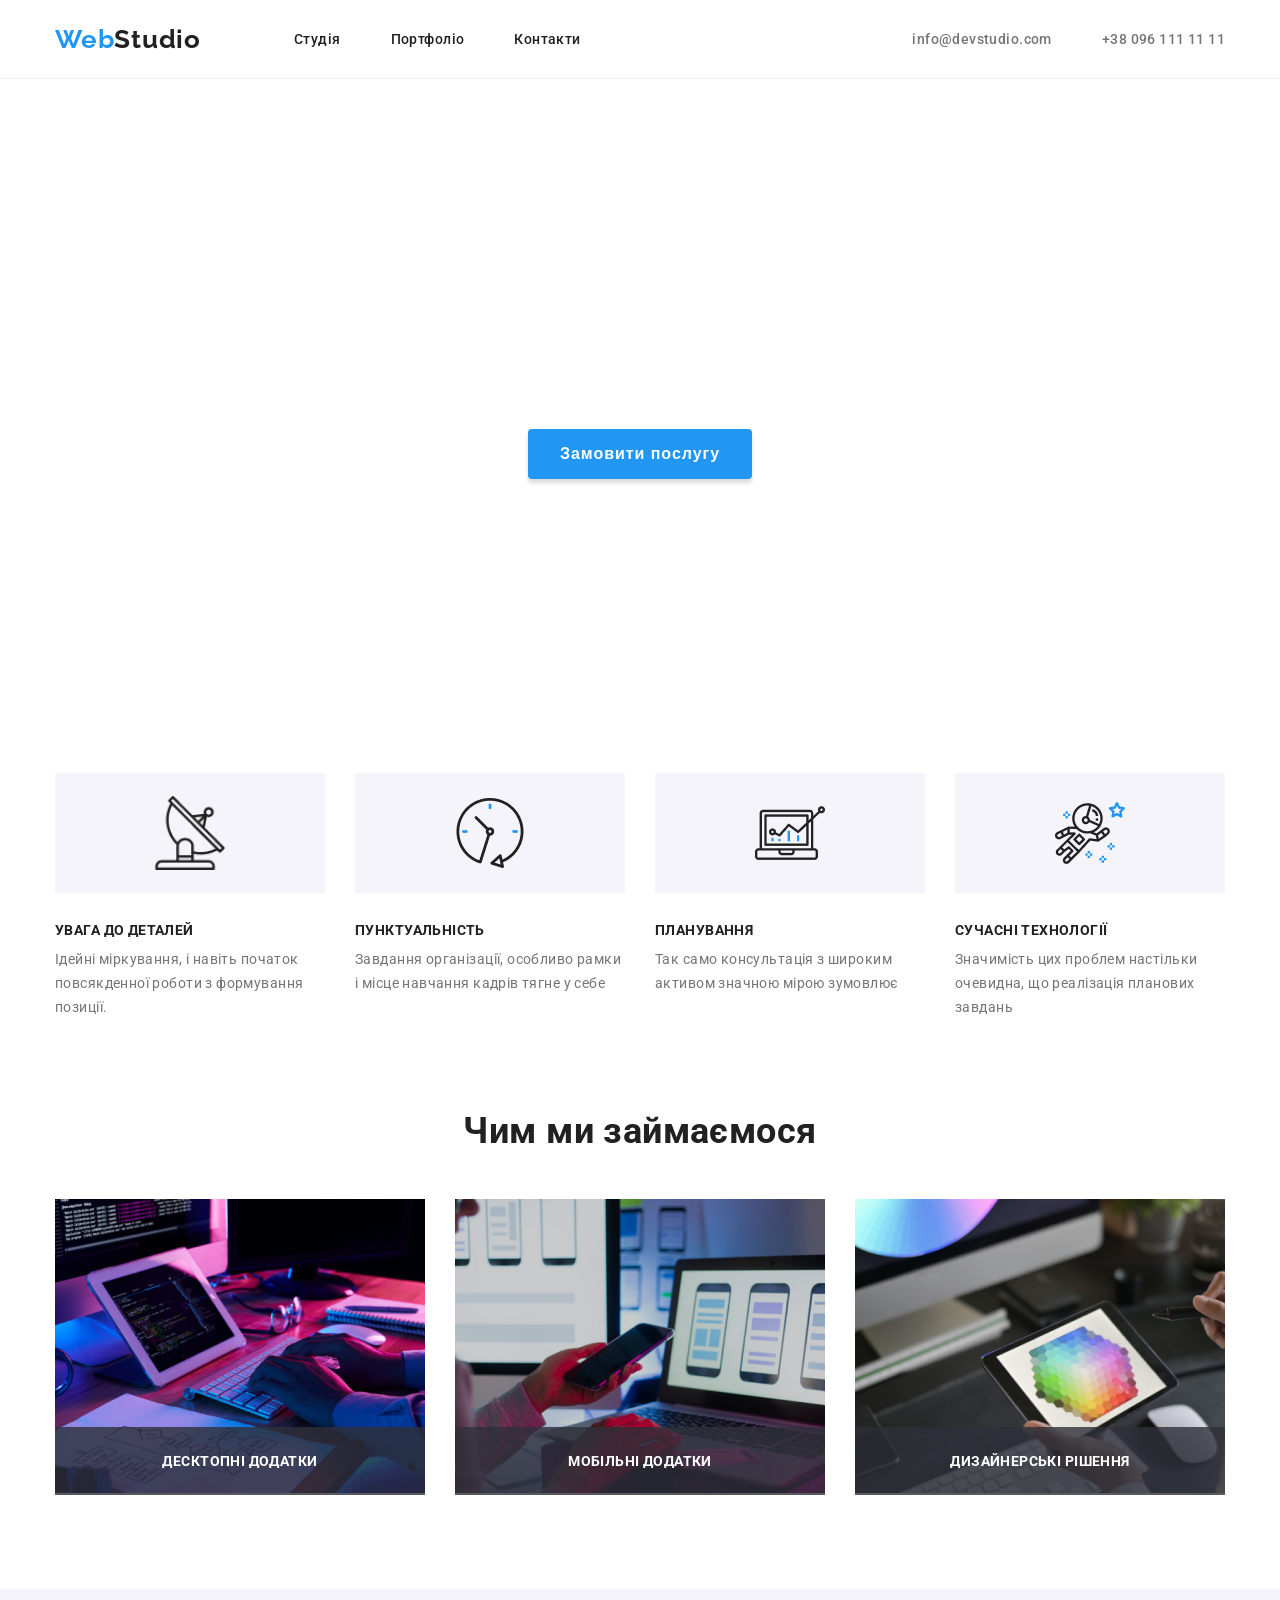
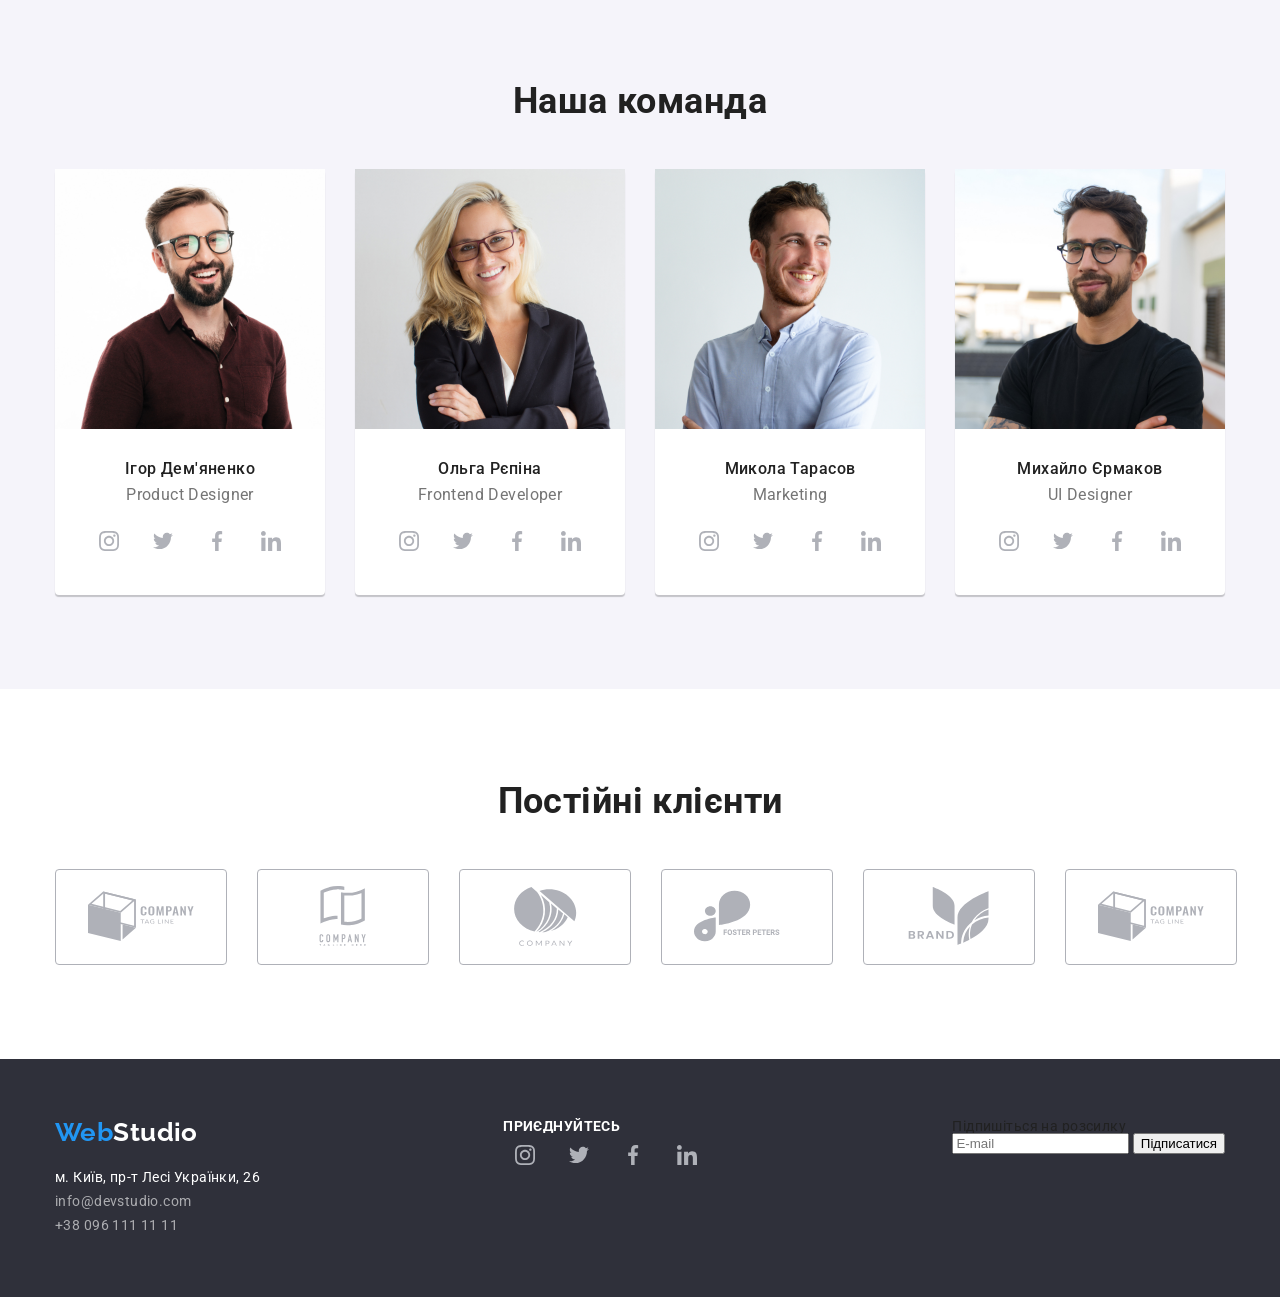
==== commit c8b366a9: "Fix some bugs" ====
--- a/index.html
+++ b/index.html
@@ -32,7 +32,9 @@
         </nav>
         <ul class="header__info-list">
           <li class="header__info-item">
-            <span class="icon-email"></span>
+            <!-- <svg class="client__icon">
+                <use href="./images/symbol-defs.svg#icon-cube"></use>
+              </svg> -->
             <a href="mailto:@devstudio.com" class="header__info-link">info@devstudio.com</a>
           </li>
           <li class="header__info-item">
@@ -253,8 +255,8 @@
       <div class="container">
         <h2 class="client__title">Постійні клієнти</h2>
         <ul class="client__list">
-          <li class="client__item"><a href="#"><svg width="41" height="46" class="client__icon">
-                <use href="./images/symbol-client.svg#icon-yaco"></use>
+          <li class="client__item"><a href="#"><svg class="client__icon">
+                <use href="./images/symbol-defs.svg#icon-cube"></use>
               </svg></a></li>
           <li class="client__item"><a href="#"><svg class="client__icon">
                 <use href="./images/symbol-defs.svg#icon-tagline"></use>
--- a/css/main.css
+++ b/css/main.css
@@ -105,8 +105,6 @@
   background-color: rgb(255, 255, 255);
   border-bottom: 1px solid;
   border-bottom-color: rgb(238, 238, 238);
-  padding-top: 24px;
-  padding-bottom: 25px;
 }
 
 .header-container {
@@ -136,6 +134,7 @@
   display: flex;
   justify-content: space-between;
   width: 100%;
+  align-items: center;
 }
 
 .header__link:hover {
@@ -150,6 +149,8 @@
   position: relative;
   display: block;
   font-weight: 500;
+  letter-spacing: 0.03em;
+  padding-block: 32px;
 }
 
 .header__link::after {
@@ -190,6 +191,8 @@
 .header__info-link {
   color: rgb(117, 117, 117);
   transition: all 0.25s;
+  letter-spacing: 0.03em;
+  font-weight: 500;
 }
 
 .hero {
@@ -212,6 +215,7 @@
   line-height: 60px;
   text-transform: uppercase;
   letter-spacing: 0.06em;
+  padding-bottom: 30px;
 }
 @media (max-width: 320px) {
   .hero__title {
@@ -230,6 +234,7 @@
   font-size: 16px;
   line-height: 30px;
   box-shadow: 0px 4px 4px 0px rgba(0, 0, 0, 0.15);
+  letter-spacing: 0.06em;
 }
 
 .hero .backdrop {
@@ -454,22 +459,21 @@
   padding-bottom: 30px;
 }
 
-.team__medial-item {
-  padding: 12px;
-  border-radius: 100%;
-}
-
-.team__medial-item:hover {
+.team__medial-link:hover {
   background-color: var(--color-brand);
   color: var(--about-us);
 }
 
 .team__medial-link {
-  fill: rgb(175, 177, 184);
-}
-
-.team__medial-link:hover .team__medial-icon {
-  fill: white;
+  color: rgb(175, 177, 184);
+  border-radius: 100%;
+  padding: 12px;
+  display: block;
+  transition: color 250ms ease-out, background-color 250ms ease-out;
+}
+
+.team__medial-icon {
+  fill: currentColor;
 }
 
 .client {
@@ -490,14 +494,15 @@
 }
 
 .client__item {
-  padding: 60px 106px;
+  padding: 16px 32px;
   border: 1px solid var(--client-item-border);
   border-radius: 4px;
 }
 
 .client__icon {
-  padding: 7px 32px;
-  fill: rgb(117, 117, 117);
+  fill: var(--client-item-border);
+  height: 60px;
+  max-width: 106px;
 }
 
 .client__icon:hover {
@@ -527,6 +532,9 @@
   transition: all 0.25s;
   cursor: pointer;
   letter-spacing: 0.03em;
+  text-align: center;
+  padding-inline: 25px;
+  font-family: var(--main-font);
 }
 
 .category__button:hover {
@@ -536,16 +544,6 @@
   box-shadow: 0px 2px 2px 0px rgba(0, 0, 0, 0.12);
 }
 
-.category__button {
-  text-align: center;
-  padding-right: 22px;
-  padding-left: 22px;
-  font-family: var(--main-font);
-  font-weight: 500;
-  font-size: 16px;
-  line-height: 26px;
-}
-
 .portfolio {
   padding-top: 50px;
   padding-bottom: 94px;
@@ -566,14 +564,7 @@
   flex-basis: 370px;
   height: 404px;
   margin-bottom: 30px;
-  background-color: rgb(255, 255, 255);
-  border-width: 1px;
-  border-color: rgb(238, 238, 238);
-  border-style: solid;
-  flex-direction: column;
-  text-align: start;
-  text-transform: capitalize;
-  transition: all 0.25s;
+  border: 1px rgb(238, 238, 238) solid;
 }
 
 .portfolio__item:hover {
@@ -592,6 +583,7 @@
   line-height: 36px;
   padding-top: 20px;
   padding-left: 24px;
+  letter-spacing: 0.06em;
 }
 
 .portfolio__subtitle {
@@ -641,6 +633,7 @@
   color: var(--color-brand);
   font-family: var(--secondary-font);
   padding-bottom: 20px;
+  display: inline-block;
 }
 
 .footer__logo-span {
@@ -648,12 +641,6 @@
   font-weight: 700;
   color: var(--about-us);
   font-family: var(--secondary-font);
-}
-
-.footer__address {
-  display: flex;
-  flex-direction: column;
-  gap: 9px;
 }
 
 .footer__list {
@@ -666,7 +653,6 @@
 .footer__item {
   color: var(--about-us);
   line-height: 24px;
-  padding-top: 9px;
 }
 
 .footer__link {
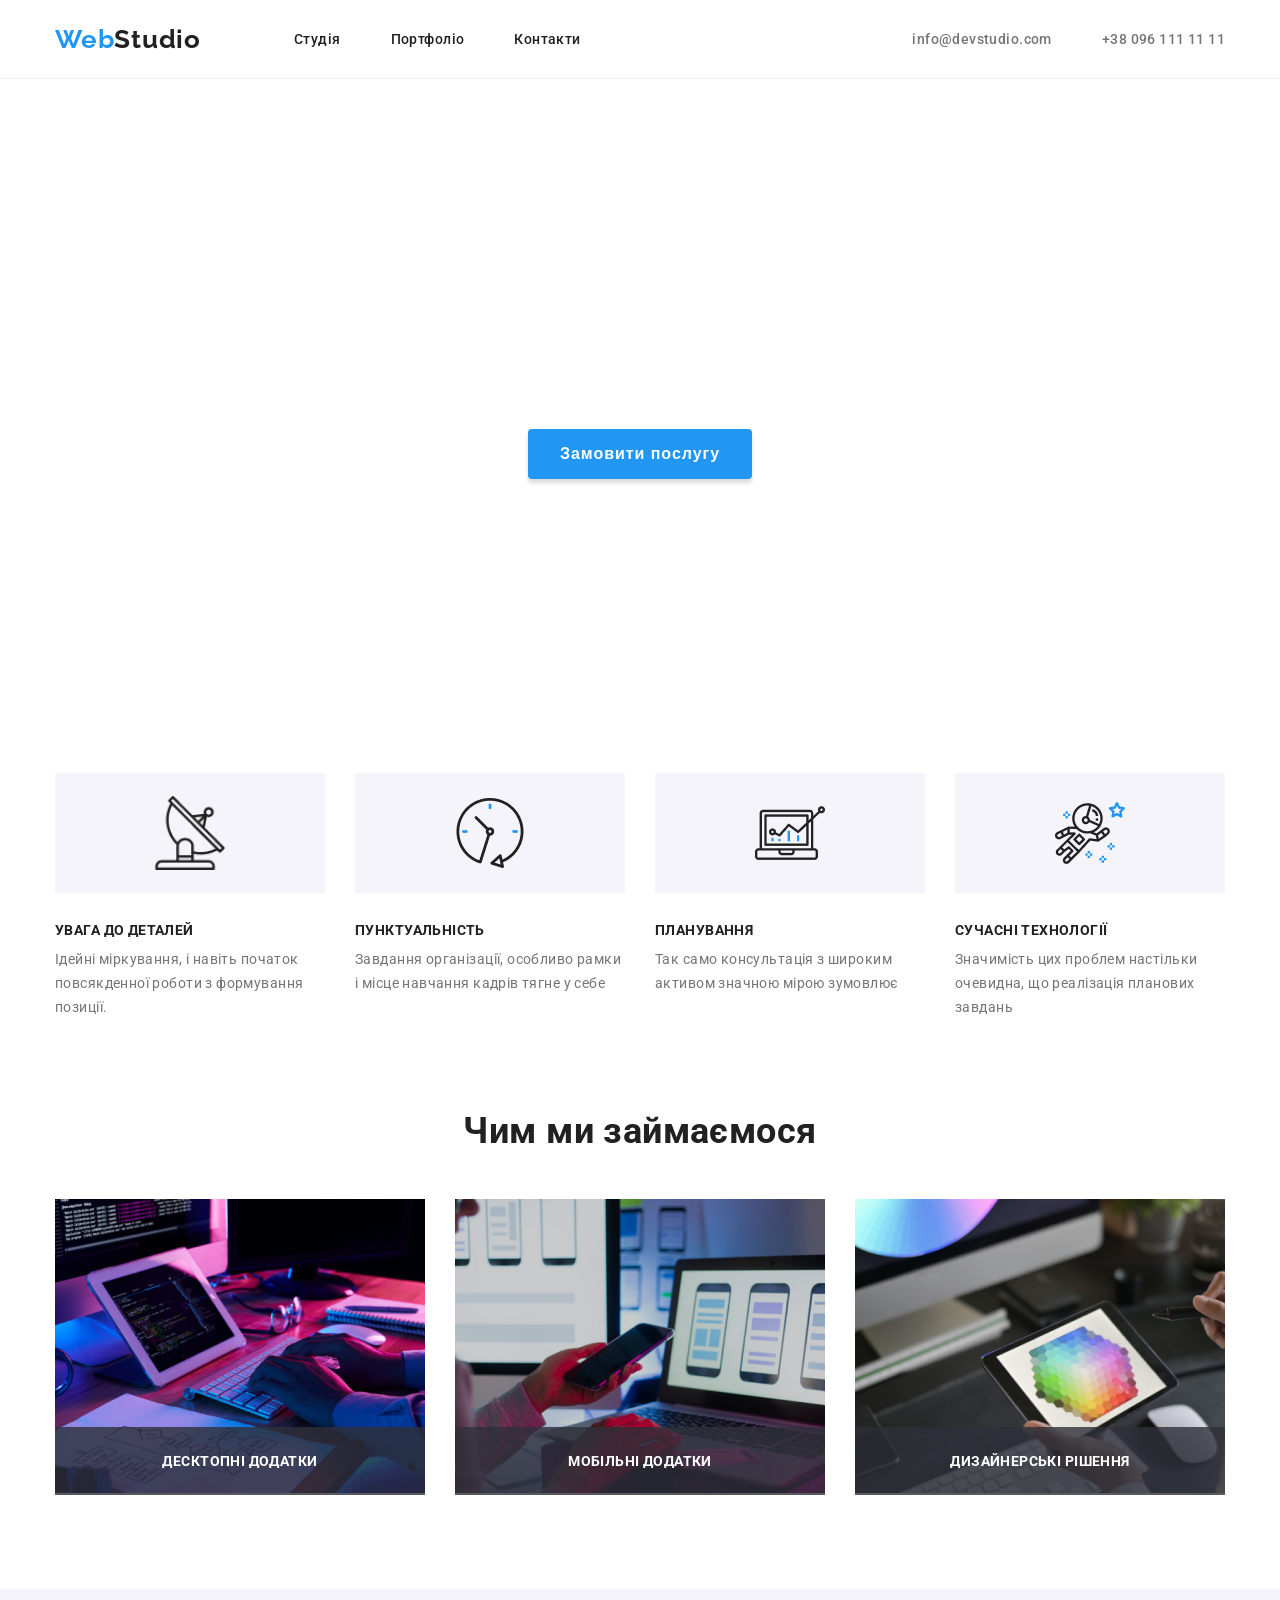
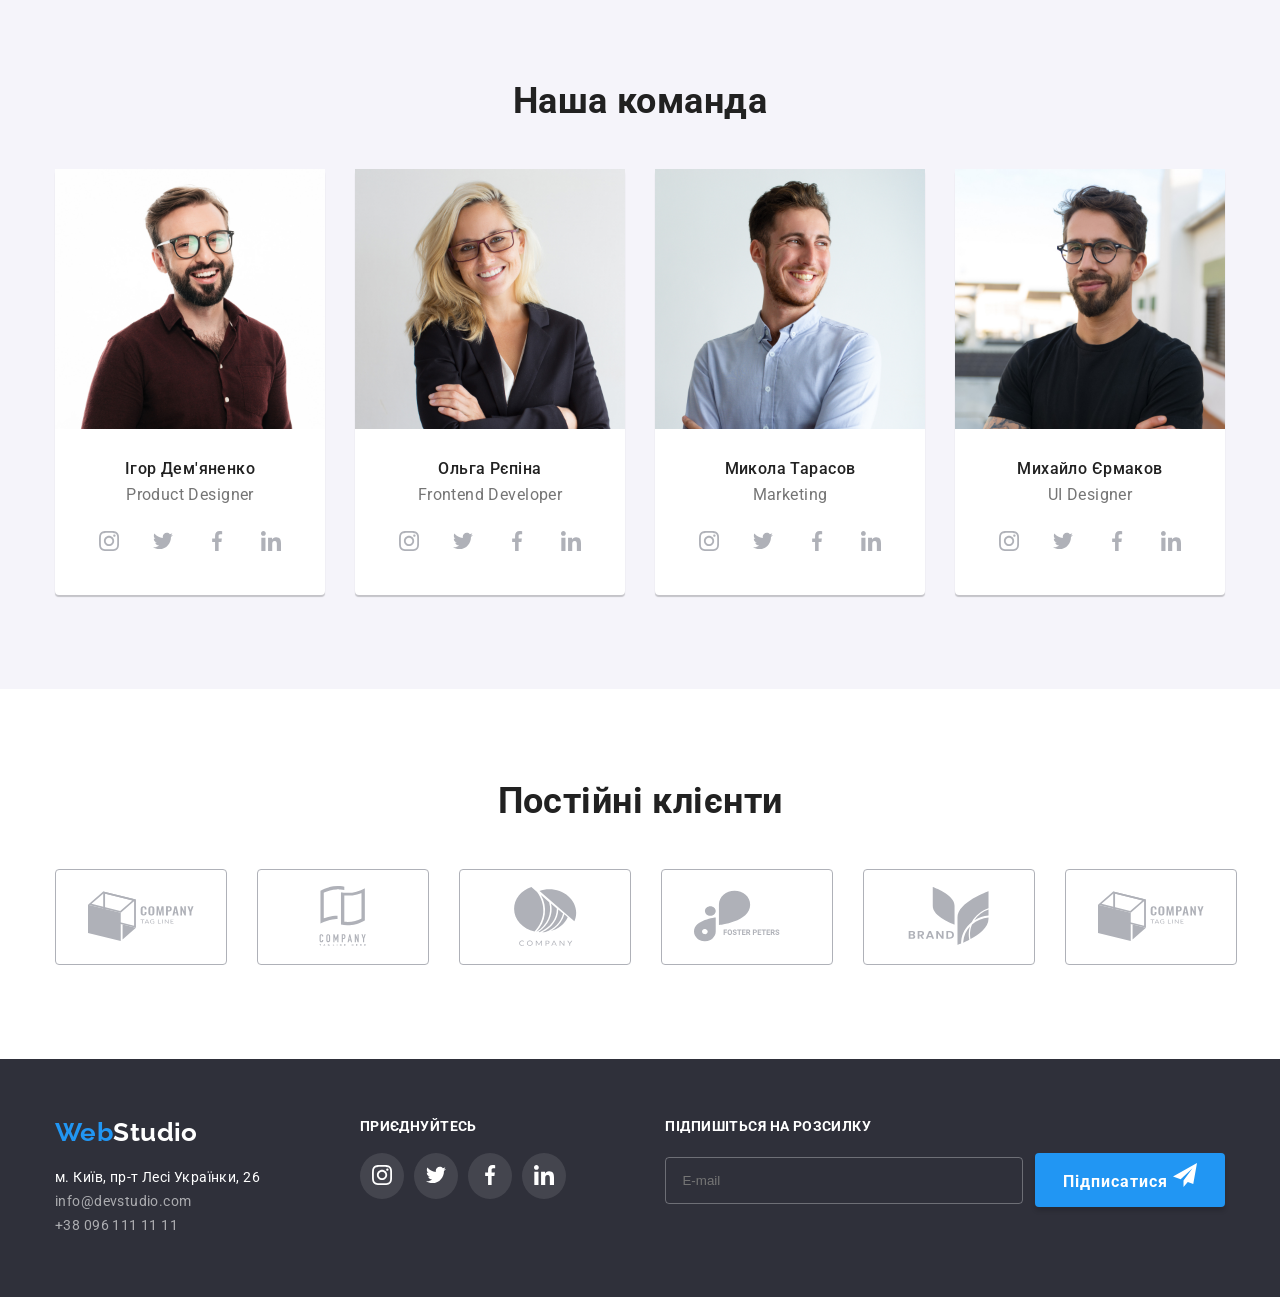
==== commit fac7dd91: "REWORK" ====
--- a/index.html
+++ b/index.html
@@ -279,7 +279,7 @@
     </section>
   </main>
   <!-- MAIN SECTIONS END -->
-  <!-- FOOTER START -->
+     <!-- FOOTER START -->
   <footer class="footer">
     <div class="container footer__container">
       <div class="footer__wrapper">
@@ -298,20 +298,20 @@
       </div>
       <div class="footer__wrapper">
         <h2 class="footer__medial__title">приєднуйтесь</h2>
-        <ul class="team__medial-list">
-          <li class="team__medial-item"><a class="team__medial-link" href="#"><svg class="team__medial-icon" width="20"
+        <ul class="footer__medial-list">
+          <li class="footer__medial-item"><a class="footer__medial-link" href="#"><svg class="footer__medial-icon" width="20"
                 height="20">
                 <use href="./images/symbol-defs.svg#icon-instagram"></use>
               </svg></a></li>
-          <li class="team__medial-item"><a class="team__medial-link" href="#"><svg class="team__medial-icon" width="20"
+          <li class="footer__medial-item"><a class="footer__medial-link" href="#"><svg class="footer__medial-icon" width="20"
                 height="20">
                 <use href="./images/symbol-defs.svg#icon-twitter"></use>
               </svg></a></li>
-          <li class="team__medial-item"><a class="team__medial-link" href="#"><svg class="team__medial-icon" width="20"
+          <li class="footer__medial-item"><a class="footer__medial-link" href="#"><svg class="footer__medial-icon" width="20"
                 height="20">
                 <use href="./images/symbol-defs.svg#icon-facebook"></use>
               </svg></a></li>
-          <li class="team__medial-item"><a class="team__medial-link" href="#"><svg class="team__medial-icon" width="20"
+          <li class="footer__medial-item"><a class="footer__medial-link" href="#"><svg class="footer__medial-icon" width="20"
                 height="20">
                 <use href="./images/symbol-defs.svg#icon-linkedin"></use>
               </svg></a></li>
@@ -319,10 +319,14 @@
           </li>
         </div>
         <div class="footer__wrapper">
+            <h2 class="form__title">Підпишіться на розсилку</h2>
           <form class="footer__form">
-            <h2 class="form__title">Підпишіться на розсилку</h2>
             <input class="form__input" type="email" placeholder="E-mail">
-            <button class="form__button" type="button">Підписатися</button>
+            <button class="form__button" type="button">Підписатися
+              <svg class="form-icon">
+								<use href="./images/symbol-defs.svg#icon-send"></use>
+							</svg>
+            </button>
           </form>
         </div>
     </div>
--- a/css/main.css
+++ b/css/main.css
@@ -81,6 +81,7 @@
   --client-item-border: rgba(175, 177, 184, 1);
   --button-shadow: rgba(0, 0, 0, 0.15);
   --footer-subtitle: rgba(255, 255 ,255, 1);
+  --footer-icon-background: rgba(255, 255, 255, 0.1);
 }
 
 :root {
@@ -197,6 +198,8 @@
 
 .hero {
   background: linear-gradient(to right, rgba(47, 48, 58, 0.4)), url("../images/mainpage/hero-bg.png");
+  background-size: cover;
+  background-position: 0;
   padding-top: 200px;
   padding-bottom: 200px;
   /* Hero Modal */
@@ -671,6 +674,80 @@
   letter-spacing: 0.03em;
   text-transform: uppercase;
   color: var(--footer-subtitle);
-}
-
-/* if you reade his text, its work*/+  padding-bottom: 20px;
+}
+
+.footer__medial-item {
+  background-color: var(--footer-icon-background);
+  border-radius: 100%;
+}
+
+.footer__medial-icon {
+  fill: var(--footer-subtitle);
+  height: 20px;
+}
+
+.footer__medial-list {
+  display: flex;
+  justify-content: center;
+  gap: 10px;
+  padding-bottom: 30px;
+}
+
+.footer__medial-link:hover {
+  background-color: var(--color-brand);
+  color: var(--about-us);
+}
+
+.footer__medial-link {
+  color: rgb(175, 177, 184);
+  border-radius: 100%;
+  padding: 12px;
+  display: block;
+  transition: color 250ms ease-out, background-color 250ms ease-out;
+}
+
+.footer__form {
+  display: flex;
+  align-items: center;
+  gap: 12px;
+}
+
+.form__title {
+  font-weight: 700;
+  font-size: 14px;
+  line-height: 100%;
+  letter-spacing: 0.03em;
+  text-transform: uppercase;
+  color: var(--footer-subtitle);
+  padding-bottom: 20px;
+}
+
+.form__input {
+  background-color: transparent;
+  width: 358px;
+  border-radius: 4px;
+  padding: 15px 16px;
+  border: 1px solid rgba(255, 255, 255, 0.3);
+}
+
+.form__button {
+  font-family: var(--main-font);
+  padding: 10px 28px;
+  letter-spacing: 0.06em;
+  color: var(--about-us);
+  font-size: 16px;
+  box-shadow: 0 4px 4px 0 rgba(0, 0, 0, 0.15);
+  font-weight: 700;
+  line-height: 30px;
+  background-color: var(--color-brand);
+  border-radius: 4px;
+  border: 0;
+}
+
+.form-icon {
+  fill: var(--footer-subtitle);
+  width: 24px;
+  height: 24px;
+  align-items: center;
+}
